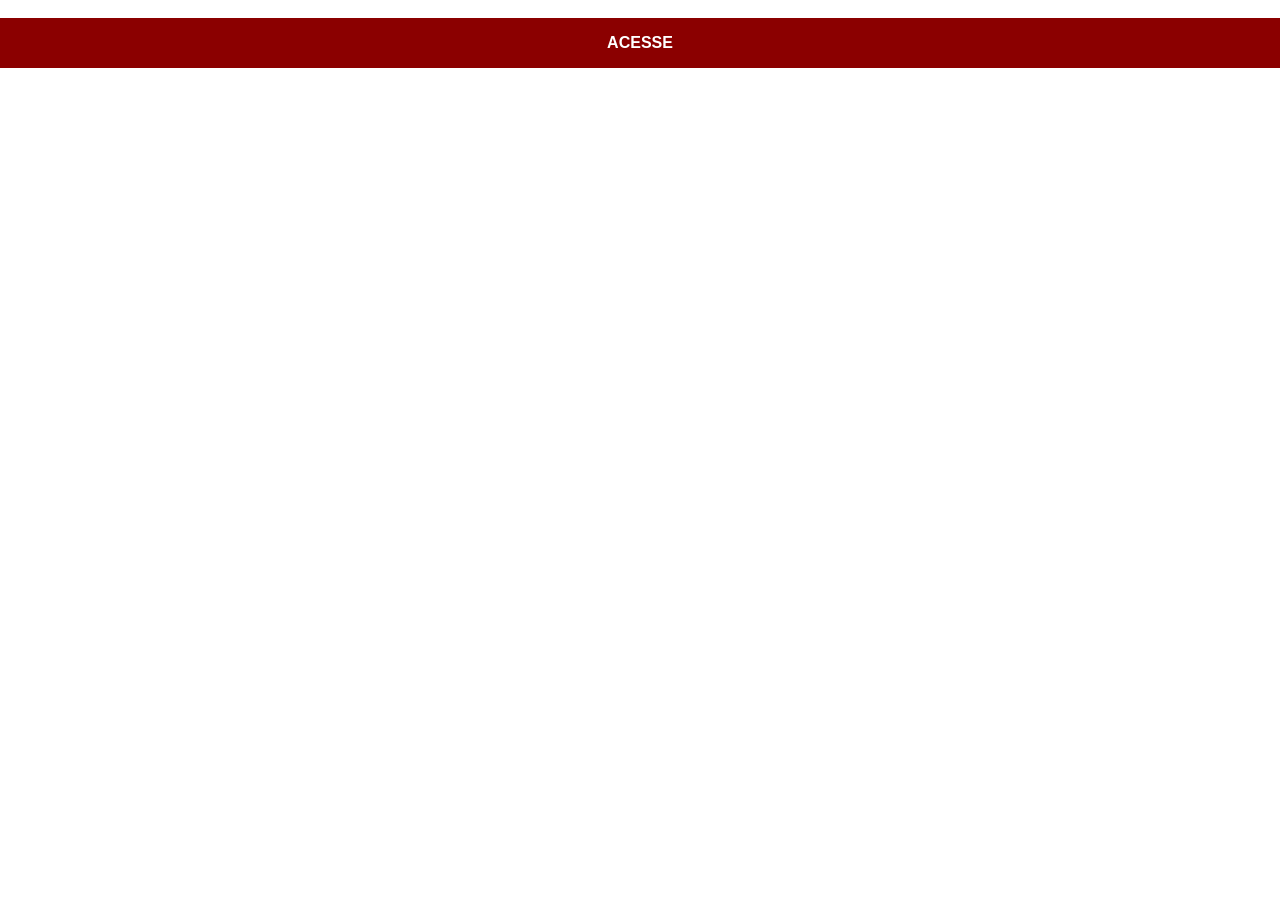
==== github.html @ dc79376a "criei o projeto social" ====
<!DOCTYPE html>
<html lang="pt-br">
<head>
    <meta charset="UTF-8">
    <meta name="viewport" content="width=device-width, initial-scale=1.0">
    <title>Github</title>
    <link rel="stylesheet" href="styles/social.css">
</head>
<body>
    <img src="imagens/tela-github.jpg" alt="">
    <a href="https://github.com/gustavoguanabara" target="_blank">ACESSE</a>
</body>
</html>
---- styles/social.css ----
@charset "UTF-8";

* {
    margin: 0;
    padding: 0;
    font-family: Arial, Helvetica, sans-serif;
}

::-webkit-scrollbar {
    width: 0;
    height: 0;
}

img {
    width: 100vw;
}

a {
    display: block;
    background-color: darkred;
    color: white;
    text-decoration: none;
    text-align: center;
    font-weight: bolder;
    padding: 1em;
}

a:hover {
    background-color:red;
    transition: .3s;
}
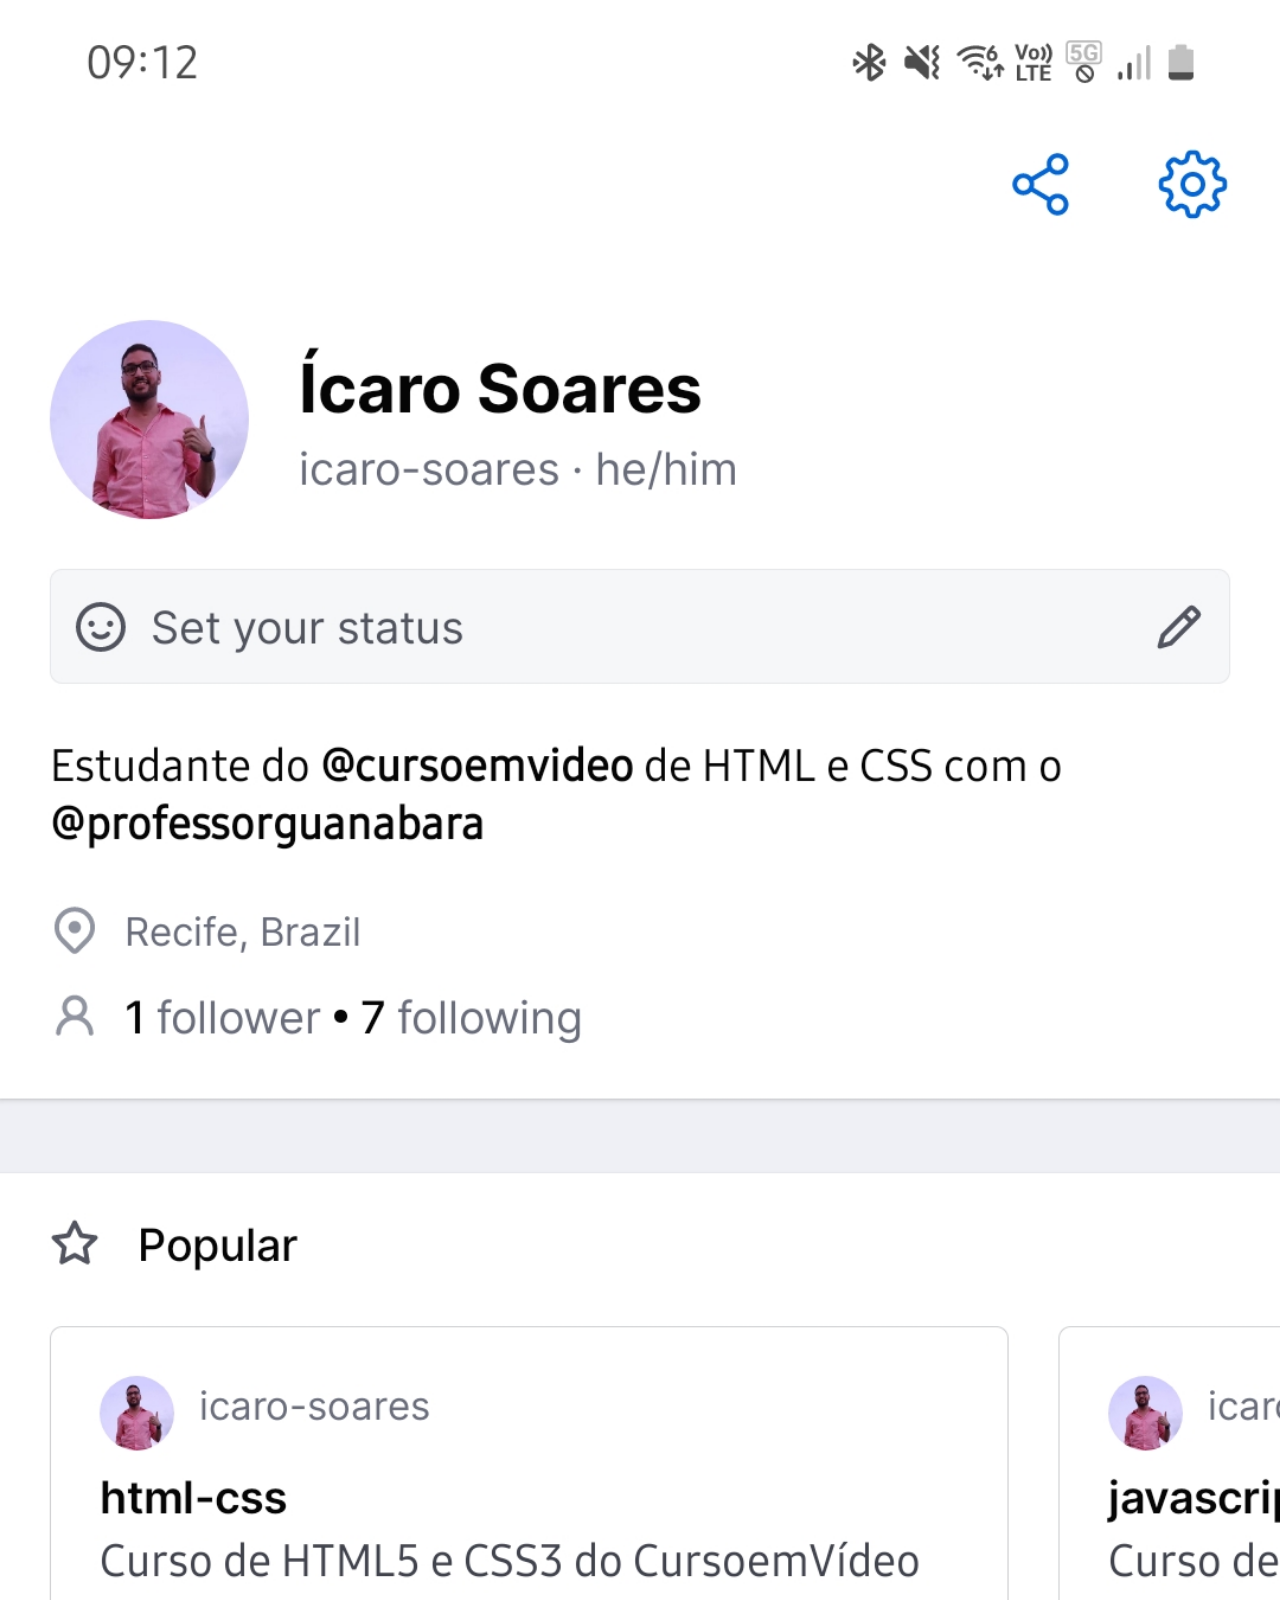
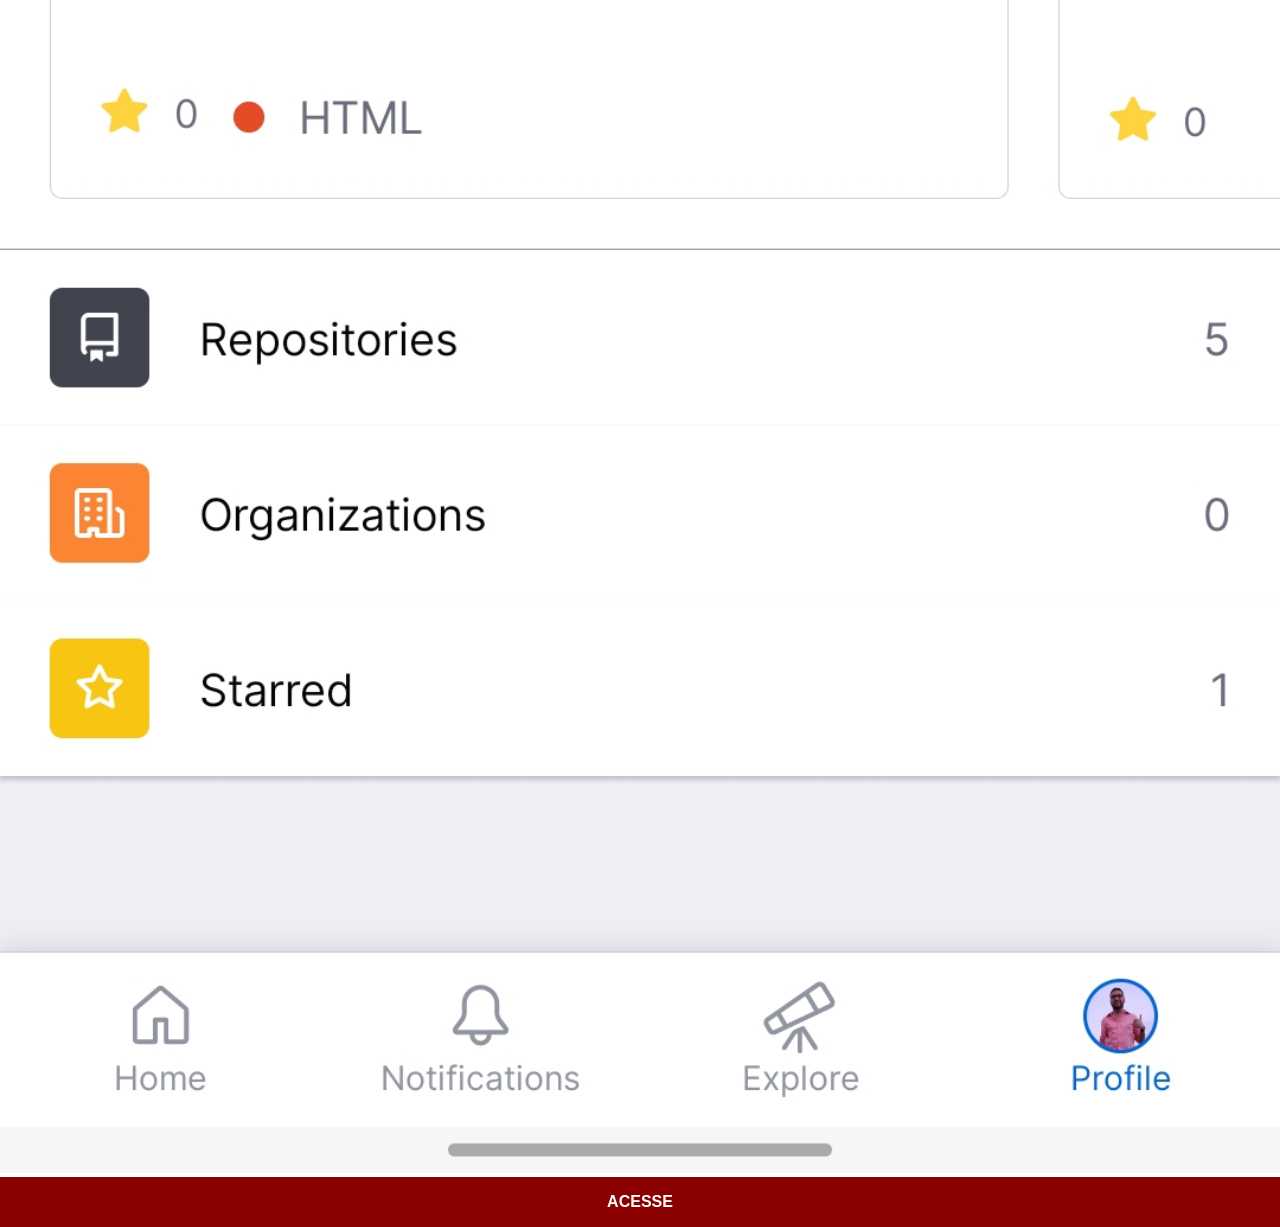
==== commit c12df11a: "atualizei github.html" ====
--- a/github.html
+++ b/github.html
@@ -8,6 +8,6 @@
 </head>
 <body>
     <img src="imagens/tela-github.jpg" alt="">
-    <a href="https://github.com/gustavoguanabara" target="_blank">ACESSE</a>
+    <a href="https://github.com/icaro-soares" target="_blank">ACESSE</a>
 </body>
 </html>
